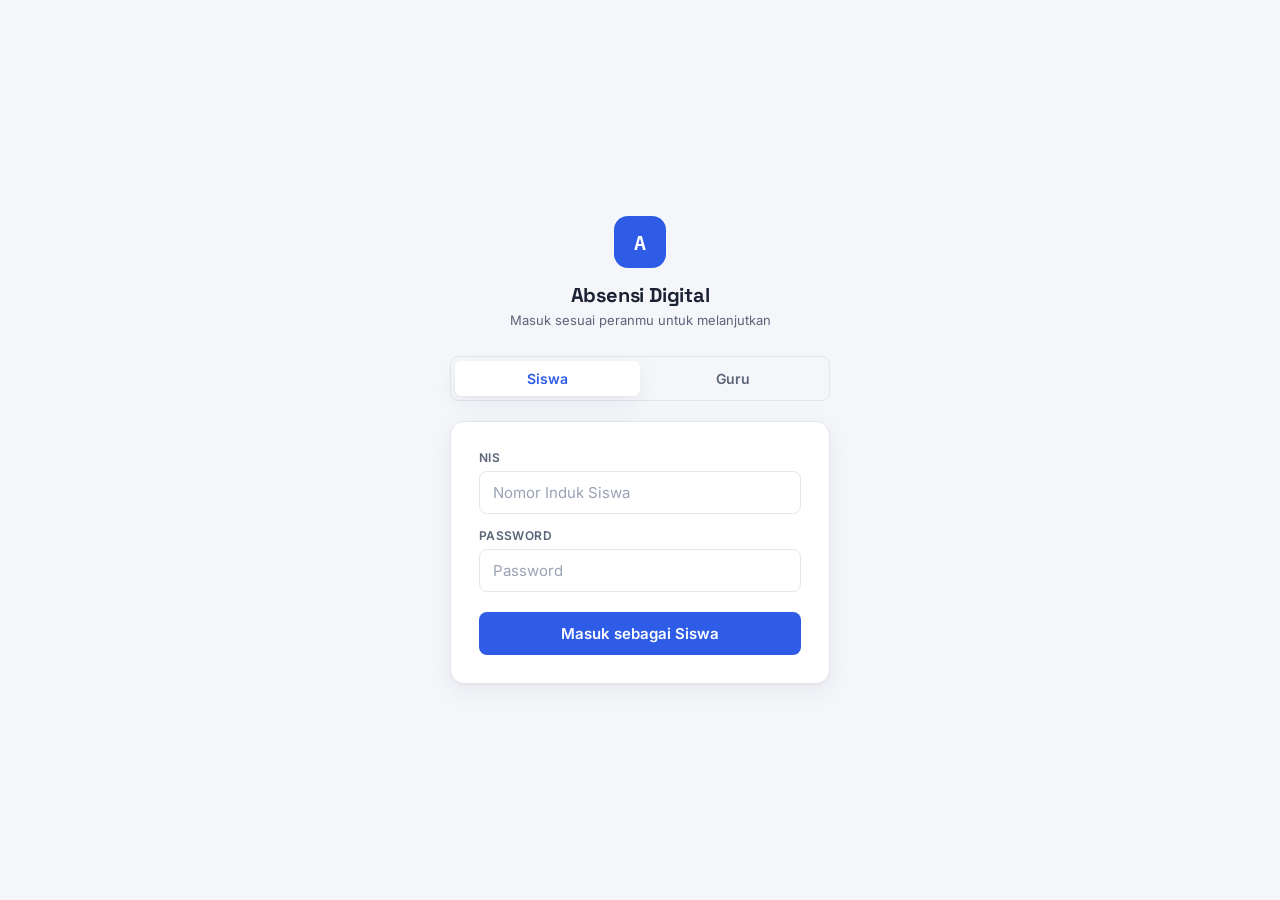
==== absen-siswa.html @ 781d8fad "Add files via upload" ====
<!DOCTYPE html>
<html lang="id">
<head>
<meta charset="UTF-8" />
<meta name="viewport" content="width=device-width, initial-scale=1.0" />
<title>Absensi - Check-in Siswa</title>
<link rel="preconnect" href="https://fonts.googleapis.com">
<link href="https://fonts.googleapis.com/css2?family=Space+Grotesk:wght@500;600;700&family=Inter:wght@400;500;600&family=IBM+Plex+Mono:wght@500;600;700&display=swap" rel="stylesheet">
<link rel="stylesheet" href="style.css" />
<style>
  body { min-height: 100vh; display: flex; flex-direction: column; }

  .topbar {
    display: flex; align-items: center; justify-content: space-between;
    padding: 16px 20px;
    background: var(--surface);
    border-bottom: 1px solid var(--border);
  }
  .topbar .who { font-size: 14px; font-weight: 600; }
  .topbar .who span { color: var(--ink-soft); font-weight: 400; }

  .stage {
    flex: 1;
    display: flex; flex-direction: column; align-items: center; justify-content: center;
    padding: 24px 20px 40px;
    text-align: center;
  }

  .clock {
    font-family: var(--font-mono);
    font-weight: 600;
    font-size: clamp(40px, 12vw, 64px);
    letter-spacing: 0.01em;
    color: var(--ink);
    line-height: 1;
  }
  .date-line {
    font-size: 14px;
    color: var(--ink-soft);
    margin-top: 8px;
    margin-bottom: 36px;
  }

  .mapel-grid {
    display: grid;
    grid-template-columns: 1fr 1fr;
    gap: 16px;
    width: 100%;
    max-width: 420px;
  }
  .mapel-card {
    background: var(--surface);
    border: 1px solid var(--border);
    border-radius: var(--radius);
    padding: 24px 12px;
    display: flex; flex-direction: column; align-items: center; gap: 10px;
    box-shadow: var(--shadow);
    transition: transform 0.1s ease, border-color 0.15s ease;
  }
  .mapel-name { font-family: var(--font-display); font-size: 18px; font-weight: 600; }
  .mapel-status { font-size: 12px; color: var(--ink-faint); font-family: var(--font-mono); }

  .checkin-btn {
    width: 76px; height: 76px;
    border-radius: 50%;
    background: var(--primary);
    color: #fff;
    font-size: 13px;
    font-weight: 700;
    display: flex; align-items: center; justify-content: center;
    box-shadow: 0 4px 14px rgba(46, 92, 230, 0.35);
  }
  .checkin-btn:hover:not(:disabled) { background: var(--primary-dark); }
  .checkin-btn.done {
    background: var(--success-bg);
    color: var(--success);
    box-shadow: none;
  }
  @keyframes pop {
    0% { transform: scale(1); }
    40% { transform: scale(1.15); }
    100% { transform: scale(1); }
  }
  .checkin-btn.just-done { animation: pop 0.35s ease; }

  .logout-link {
    background: none; border: none;
    color: var(--ink-soft);
    font-size: 13px;
    text-decoration: underline;
    cursor: pointer;
  }
</style>
</head>
<body>

<div class="topbar">
  <div class="who">Halo, <span id="namaSiswa">-</span></div>
  <button class="logout-link" onclick="doLogout()">Keluar</button>
</div>

<div class="stage">
  <div class="clock" id="clock">--:--:--</div>
  <div class="date-line" id="dateLine">-</div>

  <div class="mapel-grid" id="mapelGrid">
    <!-- diisi lewat JS: kartu TIK & KKA -->
  </div>
</div>

<div class="toast" id="toast"></div>

<script src="config.js"></script>
<script>
  const MAPEL = ['TIK', 'KKA'];
  let statusMap = { TIK: null, KKA: null };

  function tickClock() {
    const now = new Date();
    const pad = (n) => String(n).padStart(2, '0');
    document.getElementById('clock').textContent =
      `${pad(now.getHours())}:${pad(now.getMinutes())}:${pad(now.getSeconds())}`;
    const hari = ['Minggu','Senin','Selasa','Rabu','Kamis','Jumat','Sabtu'][now.getDay()];
    const bulan = ['Jan','Feb','Mar','Apr','Mei','Jun','Jul','Agu','Sep','Okt','Nov','Des'][now.getMonth()];
    document.getElementById('dateLine').textContent = `${hari}, ${now.getDate()} ${bulan} ${now.getFullYear()}`;
  }
  setInterval(tickClock, 1000);
  tickClock();

  function renderMapelGrid() {
    const grid = document.getElementById('mapelGrid');
    grid.innerHTML = '';
    MAPEL.forEach((mapel) => {
      const done = statusMap[mapel];
      const card = document.createElement('div');
      card.className = 'mapel-card';
      card.innerHTML = `
        <div class="mapel-name">${mapel}</div>
        <button class="checkin-btn ${done ? 'done' : ''}" data-mapel="${mapel}" ${done ? 'disabled' : ''}>
          ${done ? '&#10003;' : 'Absen'}
        </button>
        <div class="mapel-status">${done ? 'Tercatat ' + done : 'Belum check-in'}</div>
      `;
      grid.appendChild(card);
    });
    grid.querySelectorAll('.checkin-btn:not(:disabled)').forEach((btn) => {
      btn.addEventListener('click', () => handleCheckin(btn.dataset.mapel, btn));
    });
  }

  function showToast(msg, type) {
    const el = document.getElementById('toast');
    el.textContent = msg;
    el.className = 'toast show ' + (type || '');
    setTimeout(() => { el.className = 'toast'; }, 3200);
  }

  async function handleCheckin(mapel, btnEl) {
    btnEl.disabled = true;
    btnEl.textContent = '...';
    try {
      const res = await apiPost('checkin', { token: getToken(), mapel });
      if (res.ok) {
        statusMap[mapel] = res.waktu;
        renderMapelGrid();
        showToast(res.message, 'success');
        const newBtn = document.querySelector(`.checkin-btn[data-mapel="${mapel}"]`);
        if (newBtn) newBtn.classList.add('just-done');
      } else {
        showToast(res.error, 'error');
        btnEl.disabled = false;
        btnEl.textContent = 'Absen';
      }
    } catch (err) {
      showToast('Gagal terhubung ke server', 'error');
      btnEl.disabled = false;
      btnEl.textContent = 'Absen';
    }
  }

  async function loadStatus() {
    const res = await apiPost('getAbsensiHariIni', { token: getToken() });
    if (res.ok) {
      statusMap = res.status;
      renderMapelGrid();
    }
  }

  function doLogout() {
    apiPost('logout', { token: getToken() }).finally(() => {
      clearSession();
      window.location.href = 'index.html';
    });
  }

  (async function init() {
    const session = await guardPage('siswa');
    if (!session) return;
    document.getElementById('namaSiswa').textContent = getNama();
    await loadStatus();
  })();
</script>
</body>
</html>
---- style.css ----
/* ============ DESIGN TOKENS ============
   Palette   : latar netral terang, tinta navy-charcoal, aksen biru untuk aksi,
               hijau=hadir/sukses, merah=galat/sudah absen, amber=aksen KKA.
   Tipografi : Space Grotesk (display, geometris - identitas "digital attendance"),
               Inter (body, sangat legible untuk tabel data),
               IBM Plex Mono (angka/waktu/NIS - kesan jam presensi digital).
   Signature : jam digital mono besar di layar check-in siswa + tombol bulat
               besar bertekstur "tap-to-mark" dengan animasi centang singkat.
*/
:root {
  --bg: #f5f6fa;
  --surface: #ffffff;
  --border: #e3e6ec;
  --ink: #1b2233;
  --ink-soft: #5b6478;
  --ink-faint: #9aa2b4;

  --primary: #2e5ce6;
  --primary-dark: #1e44bd;
  --primary-bg: #eaf0ff;

  --success: #1e9e6b;
  --success-bg: #e6f7ef;

  --danger: #e1483c;
  --danger-bg: #fdebea;

  --amber: #d98a1f;
  --amber-bg: #fbf1de;

  --radius: 14px;
  --radius-sm: 8px;
  --shadow: 0 1px 2px rgba(27, 34, 51, 0.04), 0 8px 24px rgba(27, 34, 51, 0.06);

  --font-display: 'Space Grotesk', 'Segoe UI', sans-serif;
  --font-body: 'Inter', 'Segoe UI', sans-serif;
  --font-mono: 'IBM Plex Mono', 'Courier New', monospace;
}

* { box-sizing: border-box; }

html, body {
  margin: 0;
  padding: 0;
  background: var(--bg);
  color: var(--ink);
  font-family: var(--font-body);
  -webkit-font-smoothing: antialiased;
}

h1, h2, h3 { font-family: var(--font-display); margin: 0; letter-spacing: -0.01em; }
p { margin: 0; }

button {
  font-family: var(--font-body);
  cursor: pointer;
  border: none;
  border-radius: var(--radius-sm);
  transition: transform 0.08s ease, opacity 0.15s ease, background 0.15s ease;
}
button:active { transform: scale(0.98); }
button:disabled { opacity: 0.5; cursor: not-allowed; transform: none; }
button:focus-visible, input:focus-visible, select:focus-visible {
  outline: 2px solid var(--primary);
  outline-offset: 2px;
}

input, select {
  font-family: var(--font-body);
  font-size: 15px;
  padding: 11px 13px;
  border: 1px solid var(--border);
  border-radius: var(--radius-sm);
  background: var(--surface);
  color: var(--ink);
  width: 100%;
}
input::placeholder { color: var(--ink-faint); }

.btn-primary {
  background: var(--primary);
  color: #fff;
  font-weight: 600;
  font-size: 15px;
  padding: 12px 20px;
}
.btn-primary:hover:not(:disabled) { background: var(--primary-dark); }

.btn-ghost {
  background: transparent;
  color: var(--ink-soft);
  font-weight: 500;
  padding: 10px 16px;
  border: 1px solid var(--border);
}
.btn-ghost:hover { background: var(--bg); color: var(--ink); }

.btn-danger {
  background: var(--danger-bg);
  color: var(--danger);
  font-weight: 600;
  padding: 8px 14px;
  font-size: 13px;
}

.card {
  background: var(--surface);
  border: 1px solid var(--border);
  border-radius: var(--radius);
  box-shadow: var(--shadow);
}

.badge {
  display: inline-flex;
  align-items: center;
  gap: 6px;
  padding: 3px 10px;
  border-radius: 999px;
  font-size: 12px;
  font-weight: 600;
  font-family: var(--font-mono);
}
.badge-success { background: var(--success-bg); color: var(--success); }
.badge-idle { background: var(--bg); color: var(--ink-faint); border: 1px solid var(--border); }
.badge-danger { background: var(--danger-bg); color: var(--danger); }

.toast {
  position: fixed;
  bottom: 24px;
  left: 50%;
  transform: translateX(-50%) translateY(12px);
  background: var(--ink);
  color: #fff;
  padding: 13px 20px;
  border-radius: var(--radius-sm);
  font-size: 14px;
  font-weight: 500;
  opacity: 0;
  pointer-events: none;
  transition: opacity 0.2s ease, transform 0.2s ease;
  z-index: 100;
  max-width: 90vw;
  text-align: center;
}
.toast.show { opacity: 1; transform: translateX(-50%) translateY(0); }
.toast.error { background: var(--danger); }
.toast.success { background: var(--success); }

@media (prefers-reduced-motion: reduce) {
  * { transition: none !important; animation: none !important; }
}

/* Bungkus setiap <table> dengan <div class="table-wrap"> supaya di layar
   sempit tabel bisa di-scroll ke samping alih-alih kolomnya terpotong
   atau bikin seluruh halaman melebar. */
.table-wrap {
  width: 100%;
  overflow-x: auto;
  -webkit-overflow-scrolling: touch;
}
.table-wrap table { min-width: 560px; }
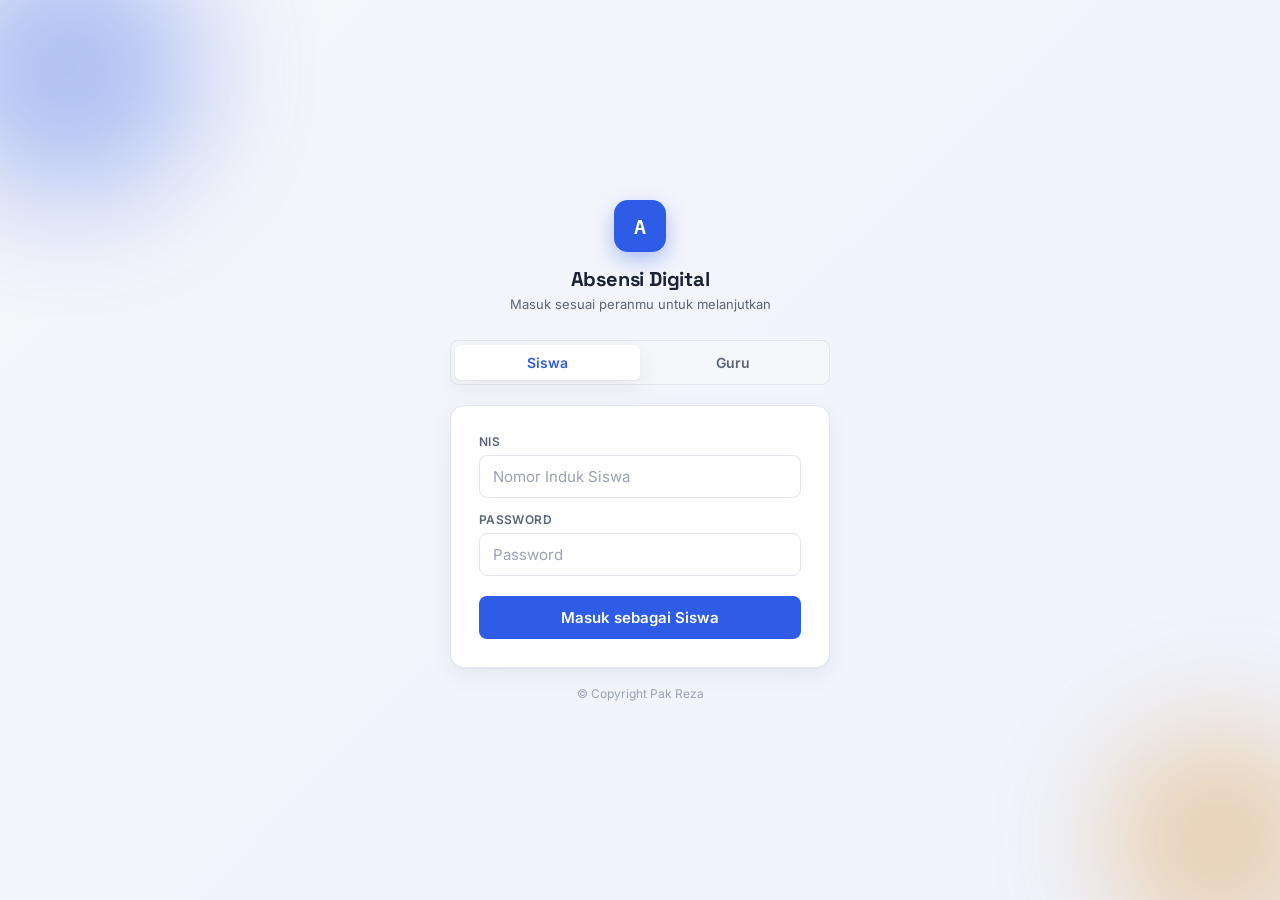
==== commit e30d51b3: "Add files via upload" ====
--- a/absen-siswa.html
+++ b/absen-siswa.html
@@ -112,6 +112,10 @@
 
 <script src="config.js"></script>
 <script>
+  if ('serviceWorker' in navigator) {
+    navigator.serviceWorker.register('service-worker.js').catch(() => {});
+  }
+
   const MAPEL = ['TIK', 'KKA'];
   let statusMap = { TIK: null, KKA: null };
 
